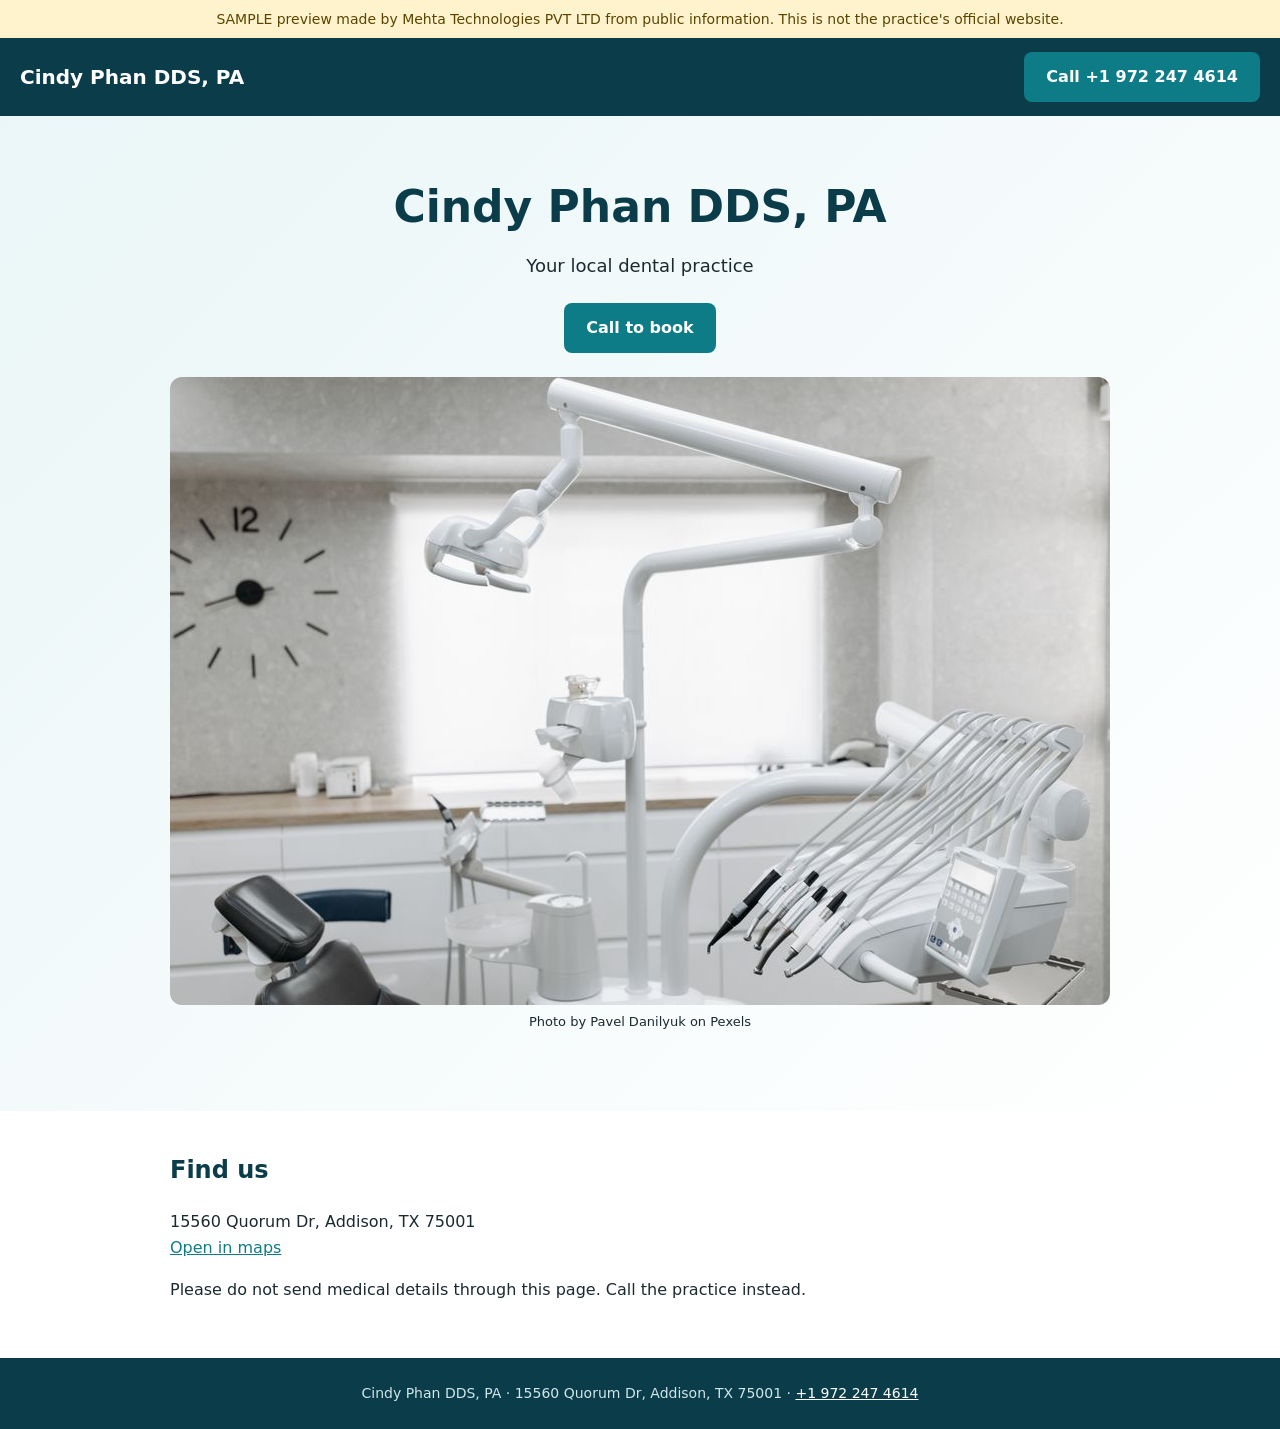
==== 169/index.html @ 2ebd1b5d "sample 169" ====
<!doctype html>
<html lang='en'>
<head>
<meta charset='utf-8'>
<meta name='viewport' content='width=device-width, initial-scale=1'>
<meta name='robots' content='noindex'>
<title>Cindy Phan DDS, PA</title>
<meta name='description' content='Cindy Phan DDS, PA, dental practice. 15560 Quorum Dr, Addison, TX 75001'>
<style>
:root{--c:#0e7c86;--d:#0b3c49;--l:#eaf6f7;--t:#1b2a2f}
*{box-sizing:border-box}
body{margin:0;font-family:system-ui,Segoe UI,Arial,sans-serif;color:var(--t);line-height:1.6}
a{color:var(--c)}
.ribbon{background:#fff3cd;color:#5c4400;text-align:center;padding:8px 12px;font-size:14px}
header{background:var(--d);color:#fff;padding:14px 20px;display:flex;flex-wrap:wrap;gap:12px;align-items:center;justify-content:space-between}
header b{font-size:20px}
.btn{display:inline-block;background:var(--c);color:#fff;text-decoration:none;padding:12px 22px;border-radius:8px;min-height:44px;font-weight:600}
.hero{background:linear-gradient(135deg,var(--l),#fff);padding:56px 20px;text-align:center}
.hero h1{margin:0 0 10px;font-size:clamp(28px,5vw,44px);color:var(--d)}
.hero p{max-width:620px;margin:0 auto 22px;font-size:18px}
.hero img{max-width:100%;border-radius:12px;margin-top:24px}
section{padding:40px 20px;max-width:980px;margin:0 auto}
h2{color:var(--d);margin-top:0}
ul.grid{list-style:none;padding:0;display:grid;grid-template-columns:repeat(auto-fit,minmax(220px,1fr));gap:14px}
ul.grid li{background:var(--l);padding:16px;border-radius:10px}
ul.hrs{list-style:none;padding:0}
footer{background:var(--d);color:#cfe6ea;padding:24px 20px;text-align:center;font-size:14px}
footer a{color:#fff}
</style>
<script type='application/ld+json'>{"@context": "https://schema.org", "@type": "Dentist", "name": "Cindy Phan DDS, PA", "telephone": "+1 972 247 4614", "address": {"@type": "PostalAddress", "streetAddress": "15560 Quorum Dr, Addison, TX 75001"}}</script>
</head>
<body>
<div class='ribbon'>SAMPLE preview made by Mehta Technologies PVT LTD from public information. This is not the practice's official website.</div>
<header><b>Cindy Phan DDS, PA</b><a class='btn' href='tel:+19722474614'>Call +1 972 247 4614</a></header>
<div class='hero'><h1>Cindy Phan DDS, PA</h1><p>Your local dental practice</p><a class='btn' href='tel:+19722474614'>Call to book</a>
<br><img src='hero.jpg' alt='Dental office photo'><p style='font-size:13px'>Photo by Pavel Danilyuk on Pexels</p></div>



<section><h2>Find us</h2><p>15560 Quorum Dr, Addison, TX 75001<br><a href='https://www.google.com/maps/search/?api=1&amp;query=Cindy%20Phan%20DDS%2C%20PA%2015560%20Quorum%20Dr%2C%20Addison%2C%20TX%2075001'>Open in maps</a></p><p>Please do not send medical details through this page. Call the practice instead.</p></section>
<footer>Cindy Phan DDS, PA &middot; 15560 Quorum Dr, Addison, TX 75001 &middot; <a href='tel:+19722474614'>+1 972 247 4614</a></footer>
</body>
</html>
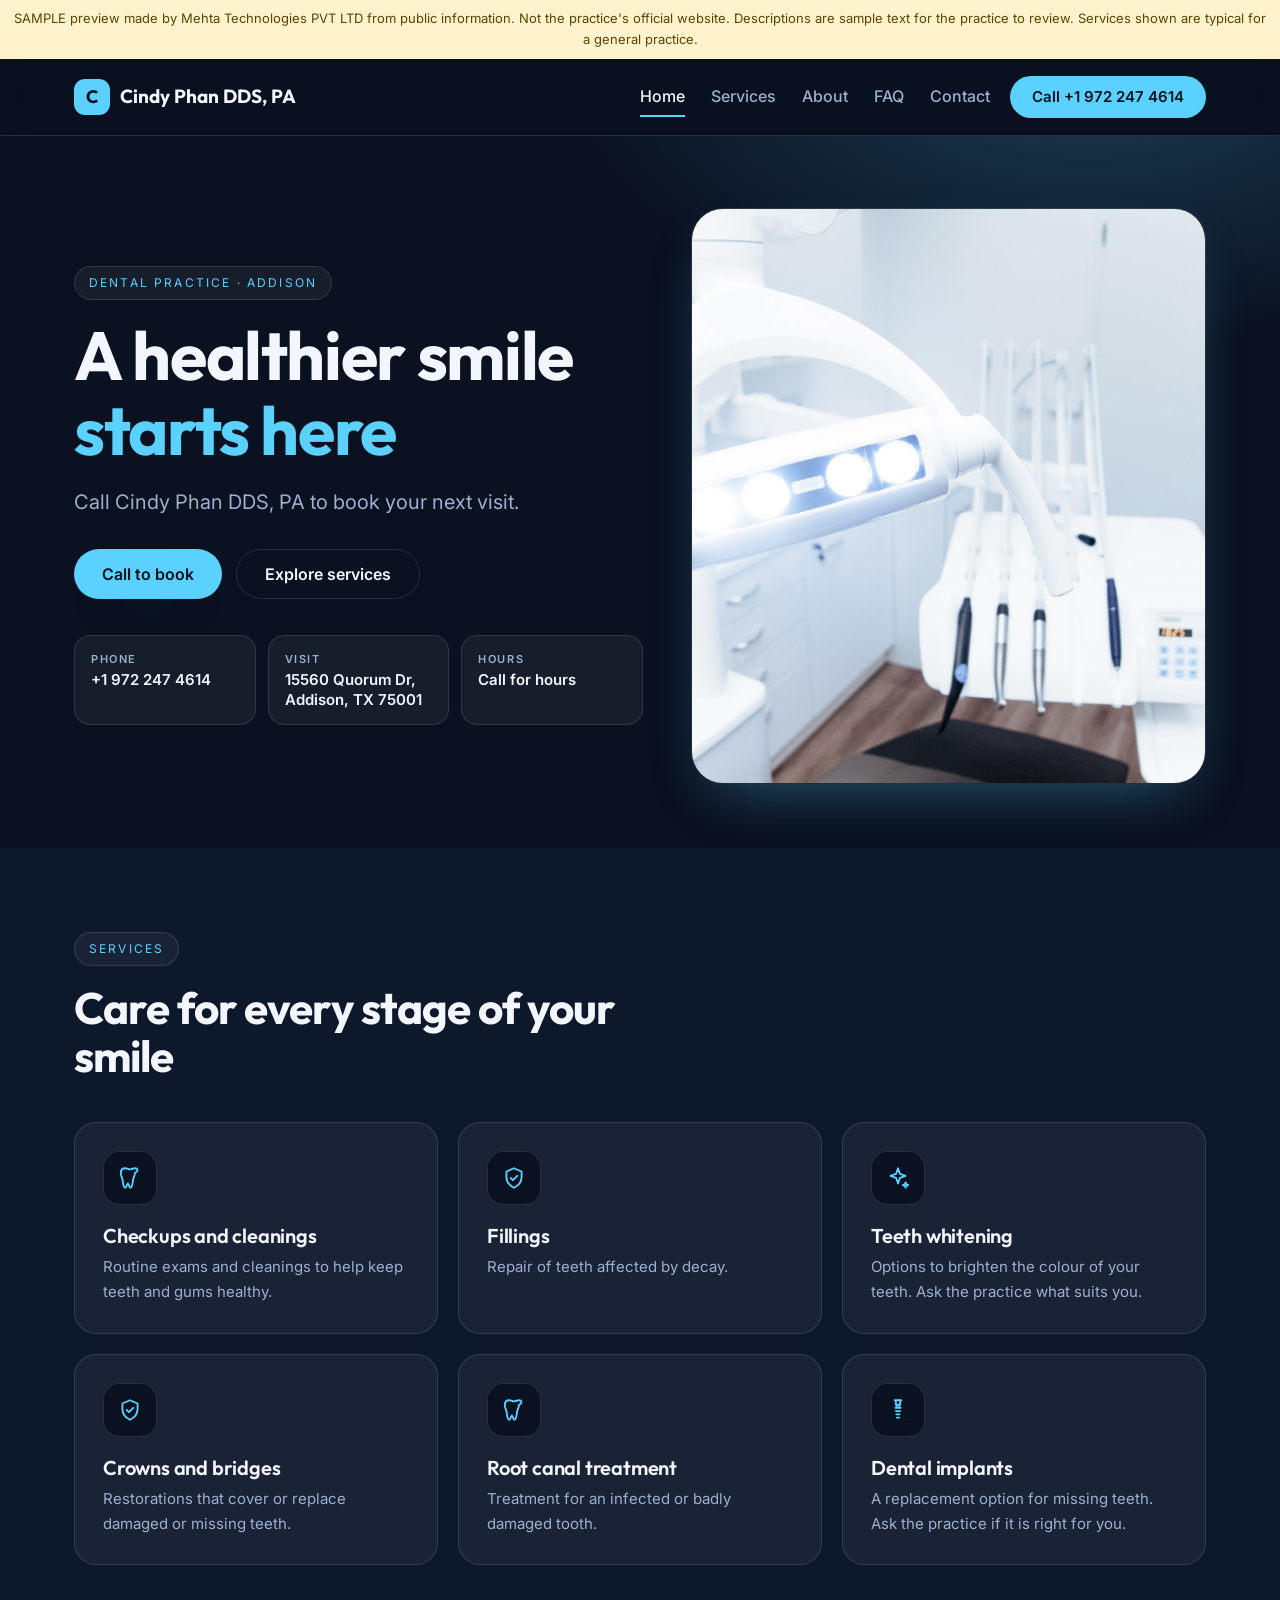
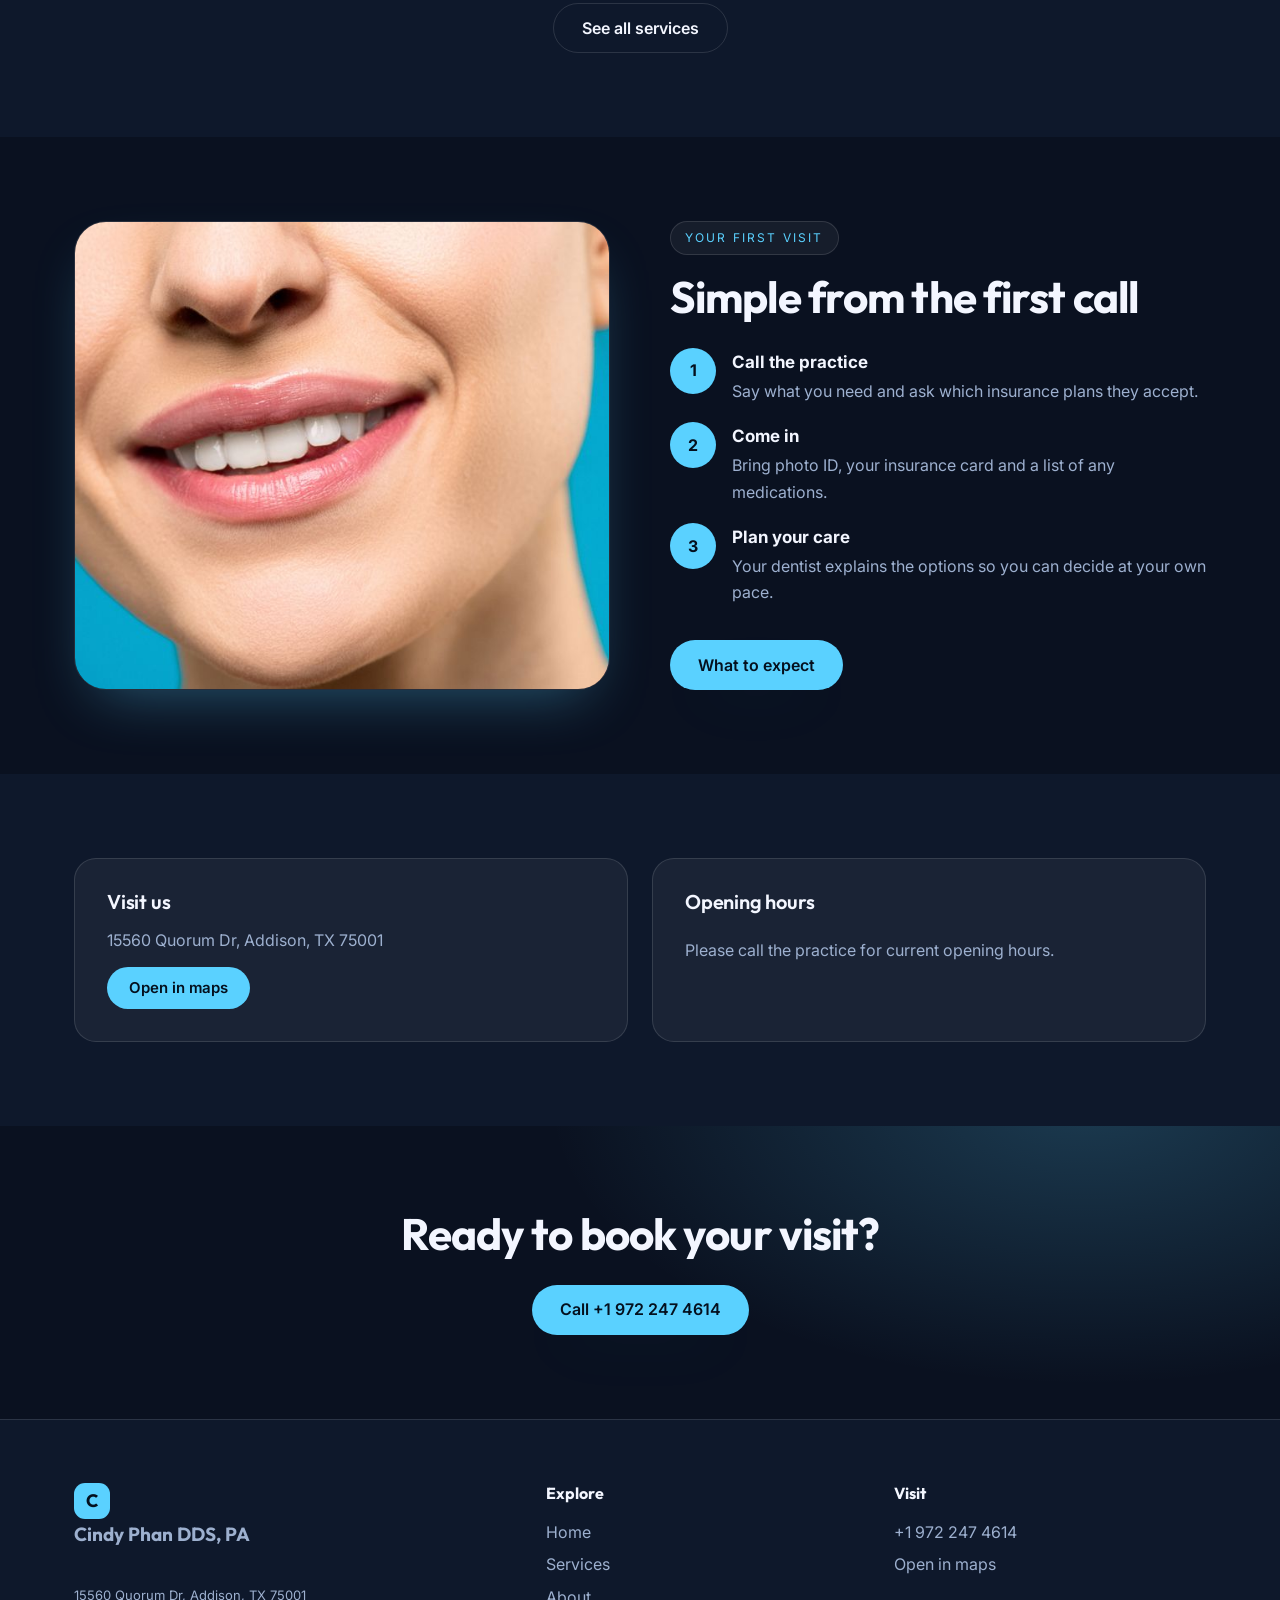
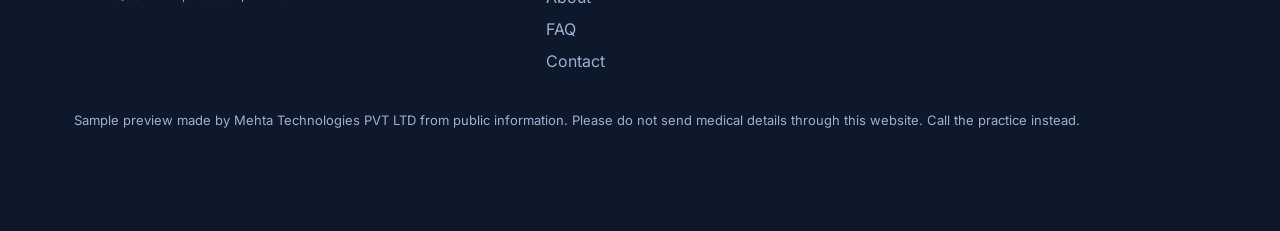
==== commit f117dfc2: "premium sample 169" ====
--- a/169/index.html
+++ b/169/index.html
@@ -1,43 +1,74 @@
 <!doctype html>
-<html lang='en'>
+<html lang='en' data-theme='noir'>
 <head>
 <meta charset='utf-8'>
 <meta name='viewport' content='width=device-width, initial-scale=1'>
 <meta name='robots' content='noindex'>
-<title>Cindy Phan DDS, PA</title>
-<meta name='description' content='Cindy Phan DDS, PA, dental practice. 15560 Quorum Dr, Addison, TX 75001'>
-<style>
-:root{--c:#0e7c86;--d:#0b3c49;--l:#eaf6f7;--t:#1b2a2f}
-*{box-sizing:border-box}
-body{margin:0;font-family:system-ui,Segoe UI,Arial,sans-serif;color:var(--t);line-height:1.6}
-a{color:var(--c)}
-.ribbon{background:#fff3cd;color:#5c4400;text-align:center;padding:8px 12px;font-size:14px}
-header{background:var(--d);color:#fff;padding:14px 20px;display:flex;flex-wrap:wrap;gap:12px;align-items:center;justify-content:space-between}
-header b{font-size:20px}
-.btn{display:inline-block;background:var(--c);color:#fff;text-decoration:none;padding:12px 22px;border-radius:8px;min-height:44px;font-weight:600}
-.hero{background:linear-gradient(135deg,var(--l),#fff);padding:56px 20px;text-align:center}
-.hero h1{margin:0 0 10px;font-size:clamp(28px,5vw,44px);color:var(--d)}
-.hero p{max-width:620px;margin:0 auto 22px;font-size:18px}
-.hero img{max-width:100%;border-radius:12px;margin-top:24px}
-section{padding:40px 20px;max-width:980px;margin:0 auto}
-h2{color:var(--d);margin-top:0}
-ul.grid{list-style:none;padding:0;display:grid;grid-template-columns:repeat(auto-fit,minmax(220px,1fr));gap:14px}
-ul.grid li{background:var(--l);padding:16px;border-radius:10px}
-ul.hrs{list-style:none;padding:0}
-footer{background:var(--d);color:#cfe6ea;padding:24px 20px;text-align:center;font-size:14px}
-footer a{color:#fff}
-</style>
+<title>Home | Cindy Phan DDS, PA</title>
+<meta name='description' content='Cindy Phan DDS, PA - Home in Addison'>
+<link rel='preconnect' href='https://fonts.googleapis.com'>
+<link rel='preconnect' href='https://fonts.gstatic.com' crossorigin>
+<link rel='stylesheet' href='https://fonts.googleapis.com/css2?family=Inter:wght@400;500;600&amp;family=Outfit:wght@500;600;700&amp;display=swap'>
+<link rel='stylesheet' href='style.css'>
 <script type='application/ld+json'>{"@context": "https://schema.org", "@type": "Dentist", "name": "Cindy Phan DDS, PA", "telephone": "+1 972 247 4614", "address": {"@type": "PostalAddress", "streetAddress": "15560 Quorum Dr, Addison, TX 75001"}}</script>
 </head>
 <body>
-<div class='ribbon'>SAMPLE preview made by Mehta Technologies PVT LTD from public information. This is not the practice's official website.</div>
-<header><b>Cindy Phan DDS, PA</b><a class='btn' href='tel:+19722474614'>Call +1 972 247 4614</a></header>
-<div class='hero'><h1>Cindy Phan DDS, PA</h1><p>Your local dental practice</p><a class='btn' href='tel:+19722474614'>Call to book</a>
-<br><img src='hero.jpg' alt='Dental office photo'><p style='font-size:13px'>Photo by Pavel Danilyuk on Pexels</p></div>
+<div class='ribbon'>SAMPLE preview made by Mehta Technologies PVT LTD from public information. Not the practice's official website. Descriptions are sample text for the practice to review. Services shown are typical for a general practice.</div>
+<header class='top'><div class='wrap bar'>
+<a class='logo' href='index.html'><span class='mark'>C</span><span>Cindy Phan DDS, PA</span></a>
+<input type='checkbox' id='nav-toggle' class='nav-toggle' aria-label='Menu'>
+<label for='nav-toggle' class='burger'><i></i><i></i><i></i></label>
+<nav class='nav'><a href='index.html' class='on'>Home</a><a href='services.html'>Services</a><a href='about.html'>About</a><a href='faq.html'>FAQ</a><a href='contact.html'>Contact</a></nav>
+<a class='btn btn-sm' href='tel:+19722474614'>Call +1 972 247 4614</a>
+</div></header>
+<main>
+<section class='hero'>
+<div class='wrap hero-grid '>
+<div class='rise'>
+<span class='eyebrow'>Dental practice &middot; Addison</span>
+<h1>A healthier smile <em>starts here</em></h1>
+<p class='lead'>Call Cindy Phan DDS, PA to book your next visit.</p>
+<div class='cta-row'><a class='btn' href='tel:+19722474614'>Call to book</a><a class='btn btn-ghost' href='services.html'>Explore services</a></div>
+<ul class='facts'>
+<li><b>Phone</b><span>+1 972 247 4614</span></li>
+<li><b>Visit</b><span>15560 Quorum Dr, Addison, TX 75001</span></li>
+<li><b>Hours</b><span>Call for hours</span></li>
+</ul>
+</div>
+<div class='rise d2'><div class='hero-media'><img src='hero.jpg' alt='Dental clinic interior'></div></div>
+</div>
+</section>
+<section class='band'><div class='wrap'>
+<div class='head'><span class='eyebrow'>Services</span><h2>Care for every stage of your smile</h2></div>
+<div class='cards'><div class='card'><div class='ico'><svg viewBox='0 0 24 24' aria-hidden='true'><path d='M7.5 3C5 3 3.5 5 3.5 7.5c0 3 1.5 4 1.8 7 .3 2.5.7 6.5 2.4 6.5 1.3 0 1.3-4 2.3-4s1 4 2.3 4c1.7 0 2.1-4 2.4-6.5.3-3 1.8-4 1.8-7C20.5 5 19 3 16.5 3 14.5 3 13.5 4 12 4S9.5 3 7.5 3z'/></svg></div><h3>Checkups and cleanings</h3><p>Routine exams and cleanings to help keep teeth and gums healthy.</p></div><div class='card'><div class='ico'><svg viewBox='0 0 24 24' aria-hidden='true'><path d='M12 3l7 3v5c0 4.5-3 8-7 10-4-2-7-5.5-7-10V6z'/><path d='M9 12l2 2 4-4'/></svg></div><h3>Fillings</h3><p>Repair of teeth affected by decay.</p></div><div class='card'><div class='ico'><svg viewBox='0 0 24 24' aria-hidden='true'><path d='M12 3l1.8 5.2L19 10l-5.2 1.8L12 17l-1.8-5.2L5 10l5.2-1.8z'/><path d='M19 16l.7 1.8 1.8.7-1.8.7L19 21l-.7-1.8-1.8-.7 1.8-.7z'/></svg></div><h3>Teeth whitening</h3><p>Options to brighten the colour of your teeth. Ask the practice what suits you.</p></div><div class='card'><div class='ico'><svg viewBox='0 0 24 24' aria-hidden='true'><path d='M12 3l7 3v5c0 4.5-3 8-7 10-4-2-7-5.5-7-10V6z'/><path d='M9 12l2 2 4-4'/></svg></div><h3>Crowns and bridges</h3><p>Restorations that cover or replace damaged or missing teeth.</p></div><div class='card'><div class='ico'><svg viewBox='0 0 24 24' aria-hidden='true'><path d='M7.5 3C5 3 3.5 5 3.5 7.5c0 3 1.5 4 1.8 7 .3 2.5.7 6.5 2.4 6.5 1.3 0 1.3-4 2.3-4s1 4 2.3 4c1.7 0 2.1-4 2.4-6.5.3-3 1.8-4 1.8-7C20.5 5 19 3 16.5 3 14.5 3 13.5 4 12 4S9.5 3 7.5 3z'/></svg></div><h3>Root canal treatment</h3><p>Treatment for an infected or badly damaged tooth.</p></div><div class='card'><div class='ico'><svg viewBox='0 0 24 24' aria-hidden='true'><path d='M9 3h6M10 3v4h4V3M10.5 7l.5 3M13.5 7l-.5 3M9.5 10h5M10 13h4M10.5 16h3M11 19h2'/></svg></div><h3>Dental implants</h3><p>A replacement option for missing teeth. Ask the practice if it is right for you.</p></div></div>
+<p class='center'><a class='btn btn-ghost' href='services.html'>See all services</a></p>
+</div></section>
+<section><div class='wrap split '>
+<img class='rounded' src='smile.jpg' alt='Smiling patient' loading='lazy'>
+<div>
+<span class='eyebrow'>Your first visit</span>
+<h2>Simple from the first call</h2>
+<ol class='steps'>
+<li><b>Call the practice</b><span>Say what you need and ask which insurance plans they accept.</span></li>
+<li><b>Come in</b><span>Bring photo ID, your insurance card and a list of any medications.</span></li>
+<li><b>Plan your care</b><span>Your dentist explains the options so you can decide at your own pace.</span></li>
+</ol>
+<a class='btn' href='about.html'>What to expect</a>
+</div>
+</div></section>
+<section class='band'><div class='wrap loc'>
+<div class='panel'><h3>Visit us</h3><p>15560 Quorum Dr, Addison, TX 75001</p><a class='btn btn-sm' href='https://www.google.com/maps/search/?api=1&amp;query=Cindy%20Phan%20DDS%2C%20PA%2015560%20Quorum%20Dr%2C%20Addison%2C%20TX%2075001'>Open in maps</a></div>
+<div class='panel'><h3>Opening hours</h3><ul class='hours'><li>Please call the practice for current opening hours.</li></ul></div>
+</div></section>
+<section class='cta'><div class='wrap'><h2>Ready to book your visit?</h2><a class='btn' href='tel:+19722474614'>Call +1 972 247 4614</a></div></section>
 
-
-
-<section><h2>Find us</h2><p>15560 Quorum Dr, Addison, TX 75001<br><a href='https://www.google.com/maps/search/?api=1&amp;query=Cindy%20Phan%20DDS%2C%20PA%2015560%20Quorum%20Dr%2C%20Addison%2C%20TX%2075001'>Open in maps</a></p><p>Please do not send medical details through this page. Call the practice instead.</p></section>
-<footer>Cindy Phan DDS, PA &middot; 15560 Quorum Dr, Addison, TX 75001 &middot; <a href='tel:+19722474614'>+1 972 247 4614</a></footer>
+</main>
+<footer><div class='wrap fgrid'>
+<div><a class='logo' href='index.html'><span class='mark'>C</span><span>Cindy Phan DDS, PA</span></a><p class='small'>15560 Quorum Dr, Addison, TX 75001</p></div>
+<div><b>Explore</b><a href='index.html'>Home</a><a href='services.html'>Services</a><a href='about.html'>About</a><a href='faq.html'>FAQ</a><a href='contact.html'>Contact</a></div>
+<div><b>Visit</b><a href='tel:+19722474614'>+1 972 247 4614</a><a href='https://www.google.com/maps/search/?api=1&amp;query=Cindy%20Phan%20DDS%2C%20PA%2015560%20Quorum%20Dr%2C%20Addison%2C%20TX%2075001'>Open in maps</a></div>
+</div>
+<div class='wrap small'>Sample preview made by Mehta Technologies PVT LTD from public information. Please do not send medical details through this website. Call the practice instead.</div></footer>
+<a class='callbar' href='tel:+19722474614'>Call +1 972 247 4614</a>
 </body>
 </html>
--- a/169/style.css
+++ b/169/style.css
@@ -0,0 +1,88 @@
+:root{--radius:22px;--max:1180px}
+[data-theme=sky]{--bg:#eef4ff;--bg2:#ffffff;--ink:#0b1630;--mute:#55627d;--brand:#1f5eff;--on:#ffffff;--card:#ffffff;--line:rgba(11,22,48,.1);--hero:linear-gradient(160deg,#e1ebff 0%,#f6f9ff 62%);--shadow:0 24px 50px -24px rgba(31,94,255,.45);--fd:'Manrope',system-ui,sans-serif;--fb:'Inter',system-ui,sans-serif}
+[data-theme=noir]{--bg:#0a1120;--bg2:#0e182b;--ink:#f3f6ff;--mute:#9db0cf;--brand:#5ad1ff;--on:#04101e;--card:rgba(255,255,255,.05);--line:rgba(255,255,255,.12);--hero:radial-gradient(900px 480px at 85% -10%,rgba(90,209,255,.22),transparent 60%),#0a1120;--shadow:0 24px 60px -24px rgba(90,209,255,.4);--fd:'Outfit',system-ui,sans-serif;--fb:'Inter',system-ui,sans-serif}
+[data-theme=forest]{--bg:#0f1a15;--bg2:#13221b;--ink:#f3eee3;--mute:#a8b8ad;--brand:#9be3b4;--on:#0c1a12;--card:rgba(255,255,255,.04);--line:rgba(243,238,227,.14);--hero:radial-gradient(800px 460px at 15% -5%,rgba(155,227,180,.16),transparent 60%),#0f1a15;--shadow:0 24px 60px -26px rgba(155,227,180,.35);--fd:'Cormorant Garamond',Georgia,serif;--fb:'Inter',system-ui,sans-serif}
+[data-theme=ivory]{--bg:#faf6f0;--bg2:#ffffff;--ink:#1c1a17;--mute:#6a6459;--brand:#8f5f36;--on:#ffffff;--card:#ffffff;--line:rgba(28,26,23,.1);--hero:linear-gradient(160deg,#f1e8da,#faf6f0 65%);--shadow:0 24px 50px -26px rgba(143,95,54,.5);--fd:'Playfair Display',Georgia,serif;--fb:'Inter',system-ui,sans-serif}
+*{box-sizing:border-box;margin:0}
+html{scroll-behavior:smooth}
+body{font-family:var(--fb);background:var(--bg);color:var(--ink);line-height:1.65;-webkit-font-smoothing:antialiased}
+img{max-width:100%;display:block}
+a{color:inherit}
+.wrap{max-width:var(--max);margin:0 auto;padding:0 24px}
+h1,h2,h3{font-family:var(--fd);line-height:1.1;letter-spacing:-.02em}
+h1{font-size:clamp(38px,6vw,68px);font-weight:700}
+h2{font-size:clamp(28px,4vw,44px);font-weight:700}
+h3{font-size:20px;font-weight:600;letter-spacing:-.01em}
+[data-theme=forest] h1,[data-theme=forest] h2,[data-theme=ivory] h1,[data-theme=ivory] h2{font-weight:500}
+h1 em{font-style:italic;color:var(--brand)}
+[data-theme=sky] h1 em,[data-theme=noir] h1 em{font-style:normal}
+.lead{font-size:clamp(17px,2vw,20px);color:var(--mute);max-width:560px;margin-top:18px}
+.eyebrow{display:inline-block;font-size:12px;letter-spacing:.18em;text-transform:uppercase;color:var(--brand);border:1px solid var(--line);border-radius:999px;padding:6px 14px;margin-bottom:18px;background:var(--card)}
+.ribbon{background:#fff3cd;color:#5c4400;text-align:center;padding:8px 14px;font-size:13px}
+.top{position:sticky;top:0;z-index:20;background:var(--bg);border-bottom:1px solid var(--line)}
+@supports (backdrop-filter:blur(10px)){.top{background:color-mix(in srgb,var(--bg) 82%,transparent);backdrop-filter:blur(14px)}}
+.bar{display:flex;align-items:center;gap:20px;height:76px}
+.logo{display:flex;gap:10px;align-items:center;font-family:var(--fd);font-weight:700;font-size:19px;text-decoration:none}
+.mark{width:36px;height:36px;border-radius:11px;background:var(--brand);color:var(--on);display:grid;place-items:center;font-size:18px}
+.nav{display:flex;gap:26px;margin-left:auto}
+.nav a{text-decoration:none;color:var(--mute);font-weight:500;padding:6px 0;border-bottom:2px solid transparent}
+.nav a:hover,.nav a.on{color:var(--ink);border-bottom-color:var(--brand)}
+.nav-toggle,.burger{display:none}
+.btn{display:inline-flex;align-items:center;justify-content:center;min-height:50px;padding:0 28px;border-radius:999px;background:var(--brand);color:var(--on);font-weight:600;text-decoration:none;box-shadow:var(--shadow);transition:transform .2s,filter .2s}
+.btn:hover{transform:translateY(-2px);filter:brightness(1.06)}
+.btn-ghost{background:transparent;color:var(--ink);border:1px solid var(--line);box-shadow:none}
+.btn-sm{min-height:42px;padding:0 22px;font-size:15px}
+section{padding:84px 0}
+.band{background:var(--bg2)}
+.hero{padding:72px 0 64px;background:var(--hero)}
+.hero-grid{display:grid;grid-template-columns:1.05fr .95fr;gap:48px;align-items:center}
+.solo{grid-template-columns:1fr;max-width:820px}
+.cta-row{display:flex;gap:14px;flex-wrap:wrap;margin:30px 0 0}
+.facts{list-style:none;padding:0;display:grid;grid-template-columns:repeat(3,1fr);gap:12px;margin-top:36px}
+.facts li{background:var(--card);border:1px solid var(--line);border-radius:16px;padding:14px 16px;display:flex;flex-direction:column;gap:2px}
+.facts b{font-size:11px;letter-spacing:.14em;text-transform:uppercase;color:var(--mute);font-weight:600}
+.facts span{font-size:15px;font-weight:600;line-height:1.35}
+.hero-media img{width:100%;height:min(580px,64vh);object-fit:cover;border-radius:32px;box-shadow:var(--shadow);border:1px solid var(--line)}
+.head{max-width:640px;margin-bottom:42px}
+.center{text-align:center;margin-top:38px}
+.cards{display:grid;grid-template-columns:repeat(auto-fit,minmax(270px,1fr));gap:20px}
+.card{background:var(--card);border:1px solid var(--line);border-radius:var(--radius);padding:28px;transition:transform .25s,box-shadow .25s}
+.card:hover{transform:translateY(-5px);box-shadow:var(--shadow)}
+.ico{width:54px;height:54px;border-radius:16px;display:grid;place-items:center;border:1px solid var(--line);background:var(--bg)}
+.ico svg{width:26px;height:26px;stroke:var(--brand);fill:none;stroke-width:1.7;stroke-linecap:round;stroke-linejoin:round}
+.card h3{margin:20px 0 8px}
+.card p{color:var(--mute);font-size:15px}
+.split{display:grid;grid-template-columns:1fr 1fr;gap:60px;align-items:center}
+.split.solo{max-width:760px;margin:0 auto}
+.rounded{border-radius:32px;width:100%;height:100%;max-height:540px;object-fit:cover;border:1px solid var(--line);box-shadow:var(--shadow)}
+.steps{list-style:none;padding:0;counter-reset:s;margin:26px 0 34px;display:grid;gap:18px}
+.steps li{counter-increment:s;display:grid;grid-template-columns:46px 1fr;gap:2px 16px}
+.steps li::before{content:counter(s);grid-row:span 2;width:46px;height:46px;border-radius:50%;background:var(--brand);color:var(--on);display:grid;place-items:center;font-weight:700}
+.steps b{font-size:17px}
+.steps span{color:var(--mute)}
+.loc{display:grid;grid-template-columns:1fr 1fr;gap:24px}
+.panel{background:var(--card);border:1px solid var(--line);border-radius:var(--radius);padding:32px}
+.panel h3{margin-bottom:14px}
+.panel p{color:var(--mute);margin-bottom:14px}
+.hours{list-style:none;padding:0}
+.hours li{padding:10px 0;border-bottom:1px solid var(--line);color:var(--mute)}
+.hours li:last-child{border-bottom:0}
+.cta{text-align:center;background:var(--hero)}
+.cta h2{margin-bottom:26px}
+.page-hero{padding:76px 0 52px;background:var(--hero)}
+.page-hero p{color:var(--mute);max-width:620px;margin-top:16px}
+details{background:var(--card);border:1px solid var(--line);border-radius:18px;padding:20px 24px;margin-bottom:14px}
+summary{cursor:pointer;font-weight:600;font-size:17px}
+details p{margin-top:12px;color:var(--mute)}
+footer{border-top:1px solid var(--line);padding:60px 0 100px;background:var(--bg2)}
+.fgrid{display:grid;grid-template-columns:1.4fr 1fr 1fr;gap:36px}
+.fgrid b{display:block;margin-bottom:10px;font-family:var(--fd)}
+.fgrid a{display:block;color:var(--mute);text-decoration:none;padding:3px 0}
+.small{font-size:13px;color:var(--mute);margin-top:12px}
+footer .small{margin-top:32px}
+.callbar{display:none}
+@keyframes rise{from{opacity:0;transform:translateY(20px)}to{opacity:1;transform:none}}
+.rise{animation:rise .9s ease both}
+.d2{animation-delay:.18s}
+@media(max-width:900px){.hero-grid,.split,.loc,.fgrid{grid-template-columns:1fr}.facts{grid-template-columns:1fr}section{padding:60px 0}.hero{padding:48px 0}.nav{display:none;position:absolute;top:76px;left:0;right:0;flex-direction:column;gap:14px;background:var(--bg);padding:20px 24px;border-bottom:1px solid var(--line)}.burger{display:flex;flex-direction:column;gap:5px;margin-left:auto;cursor:pointer;padding:10px}.burger i{display:block;width:24px;height:2px;background:var(--ink)}.nav-toggle:checked~.nav{display:flex}.btn-sm{display:none}.callbar{display:flex;position:fixed;left:14px;right:14px;bottom:14px;z-index:30;min-height:52px;border-radius:999px;background:var(--brand);color:var(--on);font-weight:700;text-decoration:none;align-items:center;justify-content:center;box-shadow:var(--shadow)}}
+@media(prefers-reduced-motion:reduce){.rise{animation:none}html{scroll-behavior:auto}.card,.btn{transition:none}}
